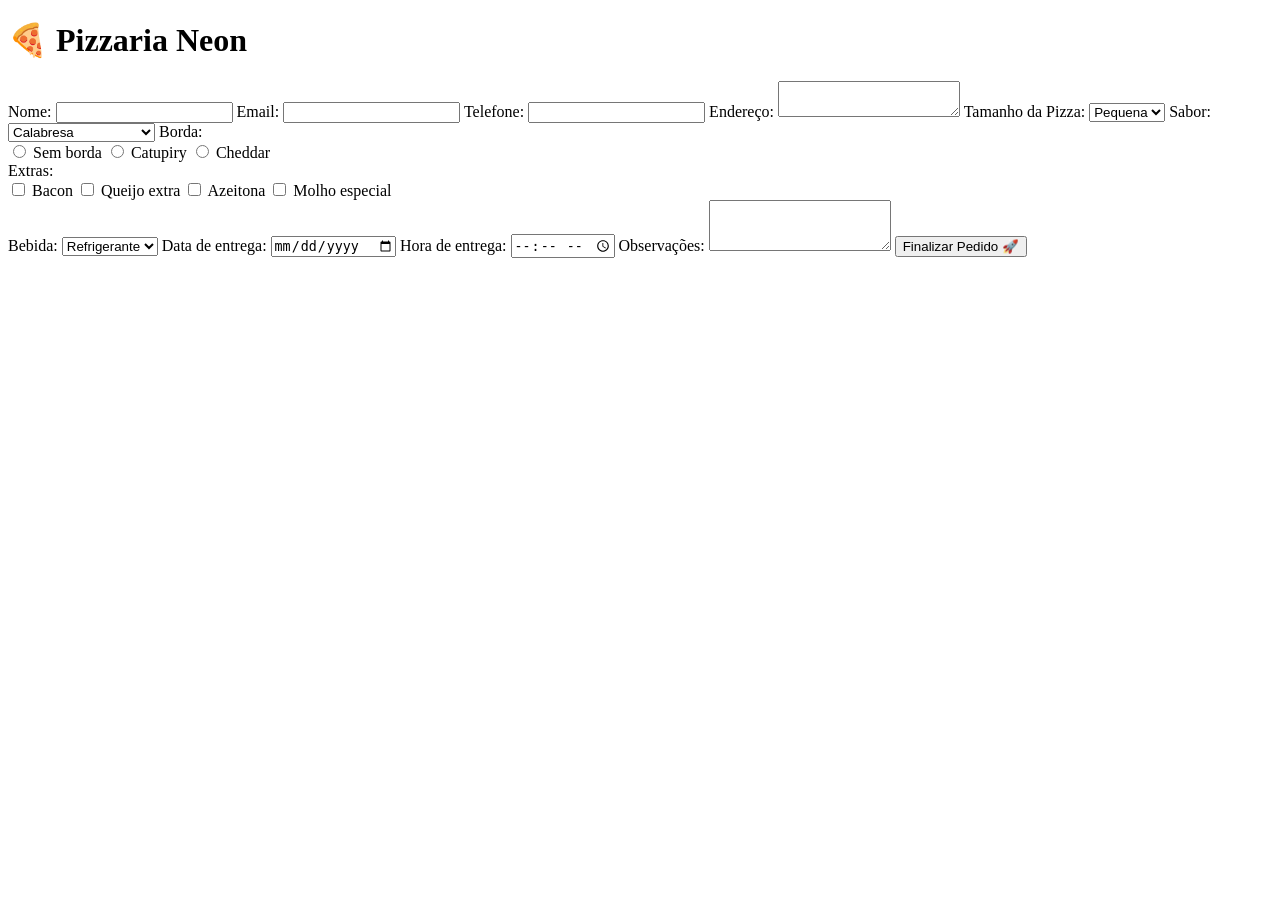
==== fernanda/index.html @ dd257791 "index da pizzaria" ====
<!DOCTYPE html>
<html lang="pt-BR">
<head>
  <meta charset="UTF-8">
  <title>Pizzaria Futurista</title>
  
</head>
<body>

<div class="container">
  <h1>🍕 Pizzaria Neon</h1>

  <form>
    <label>Nome:</label>
    <input type="text" required>

    <label>Email:</label>
    <input type="email" required>

    <label>Telefone:</label>
    <input type="tel">

    <label>Endereço:</label>
    <textarea rows="2"></textarea>

    <label>Tamanho da Pizza:</label>
    <select>
      <option>Pequena</option>
      <option>Média</option>
      <option>Grande</option>
      <option>Gigante</option>
    </select>

    <label>Sabor:</label>
    <select>
      <option>Calabresa</option>
      <option>Frango com Catupiry</option>
      <option>Quatro Queijos</option>
      <option>Portuguesa</option>
      <option>Chocolate</option>
    </select>

    <label>Borda:</label>
    <div class="radio-group">
      <label><input type="radio" name="borda"> Sem borda</label>
      <label><input type="radio" name="borda"> Catupiry</label>
      <label><input type="radio" name="borda"> Cheddar</label>
    </div>

    <label>Extras:</label>
    <div class="checkbox-group">
      <label><input type="checkbox"> Bacon</label>
      <label><input type="checkbox"> Queijo extra</label>
      <label><input type="checkbox"> Azeitona</label>
      <label><input type="checkbox"> Molho especial</label>
    </div>

    <label>Bebida:</label>
    <select>
      <option>Refrigerante</option>
      <option>Suco</option>
      <option>Água</option>
      <option>Energético</option>
    </select>

    <label>Data de entrega:</label>
    <input type="date">

    <label>Hora de entrega:</label>
    <input type="time">

    <label>Observações:</label>
    <textarea rows="3"></textarea>

    <button type="submit">Finalizar Pedido 🚀</button>
  </form>
</div>

</body>
</html>
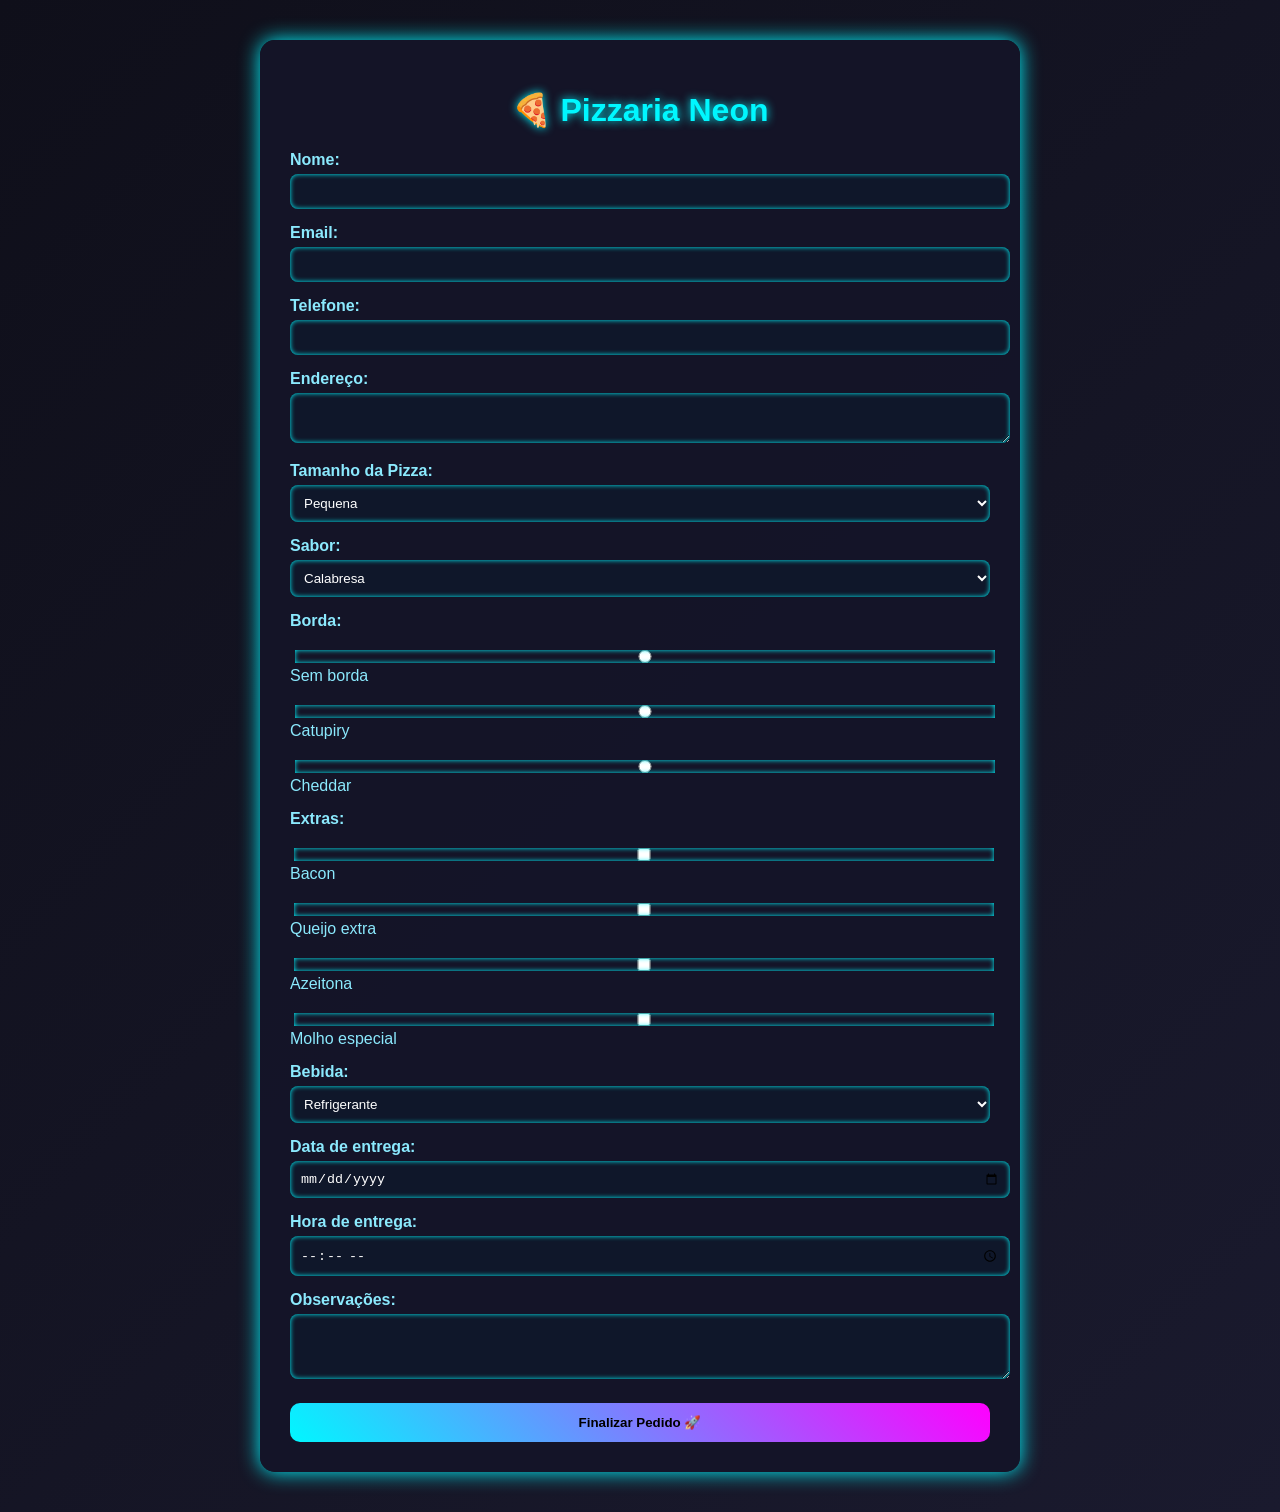
==== commit 11159b14: "adicionado o style.css" ====
--- a/fernanda/index.html
+++ b/fernanda/index.html
@@ -3,7 +3,7 @@
 <head>
   <meta charset="UTF-8">
   <title>Pizzaria Futurista</title>
-  
+  <link rel="stylesheet" href="style.css">
 </head>
 <body>
 
--- a/fernanda/style.css
+++ b/fernanda/style.css
@@ -0,0 +1,81 @@
+body {
+  margin: 0;
+  font-family: 'Segoe UI', sans-serif;
+  background: linear-gradient(135deg, #0f0f1a, #1a1a2e);
+  color: #fff;
+}
+
+.container {
+  max-width: 700px;
+  margin: 40px auto;
+  padding: 30px;
+  background: rgba(20, 20, 40, 0.9);
+  border-radius: 15px;
+  box-shadow: 0 0 20px #00f7ff;
+}
+
+h1 {
+  text-align: center;
+  color: #00f7ff;
+  text-shadow: 0 0 10px #00f7ff;
+}
+
+label {
+  display: block;
+  margin-top: 15px;
+  font-weight: bold;
+  color: #8be9fd;
+}
+
+input, select, textarea {
+  width: 100%;
+  padding: 10px;
+  margin-top: 5px;
+  border: none;
+  border-radius: 8px;
+  background: #0f172a;
+  color: #fff;
+  outline: none;
+  box-shadow: 0 0 5px #00f7ff inset;
+}
+
+input:focus, select:focus, textarea:focus {
+  box-shadow: 0 0 10px #ff00ff;
+}
+
+.row {
+  display: flex;
+  gap: 10px;
+}
+
+.row div {
+  flex: 1;
+}
+
+.checkbox-group, .radio-group {
+  margin-top: 10px;
+}
+
+.checkbox-group label,
+.radio-group label {
+  font-weight: normal;
+  display: block;
+}
+
+button {
+  margin-top: 20px;
+  width: 100%;
+  padding: 12px;
+  border: none;
+  border-radius: 10px;
+  background: linear-gradient(45deg, #00f7ff, #ff00ff);
+  color: #000;
+  font-weight: bold;
+  cursor: pointer;
+  transition: 0.3s;
+}
+
+button:hover {
+  box-shadow: 0 0 20px #ff00ff;
+  transform: scale(1.05);
+}
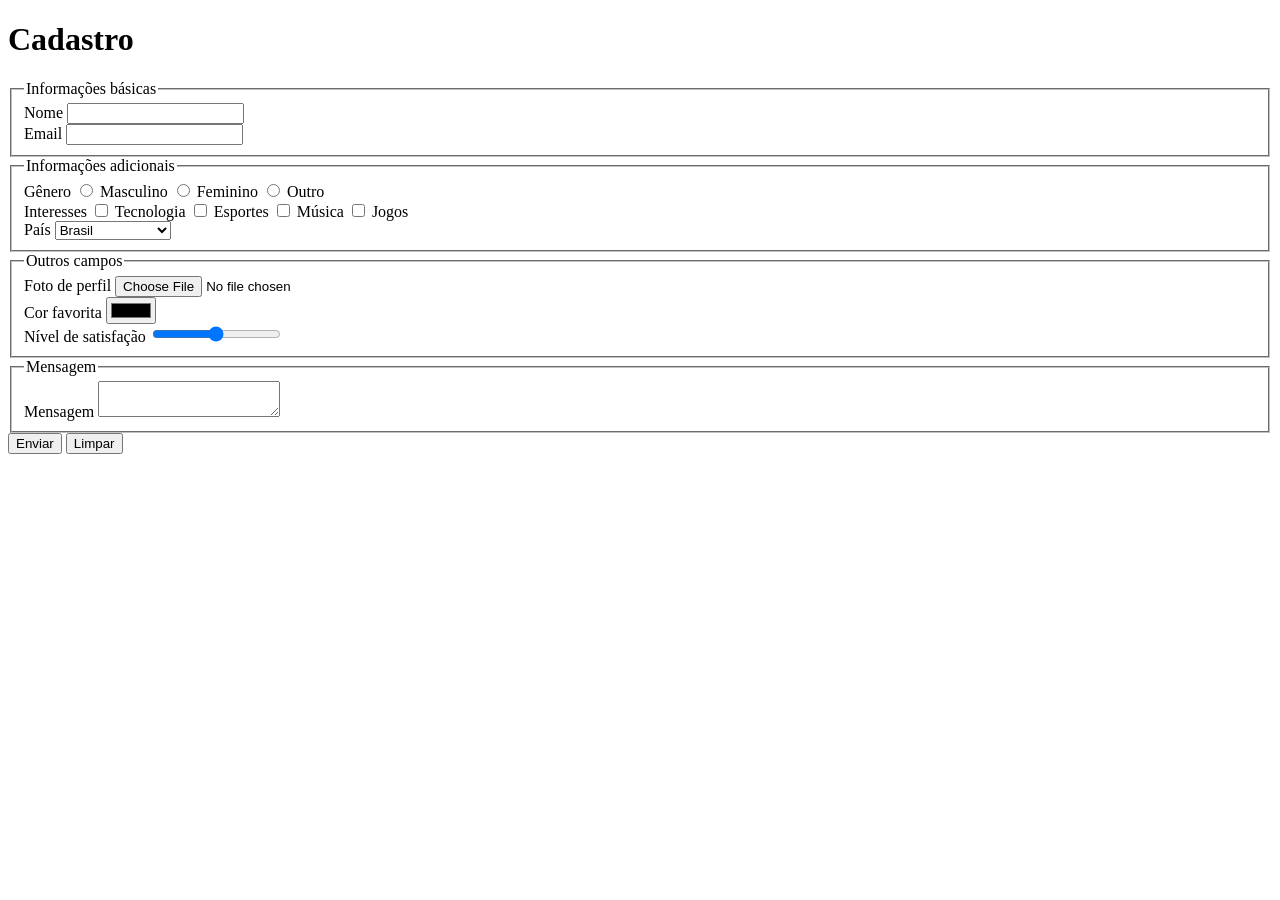
==== commit 19a7f2ca: "alterado o trabalho para o layout correto" ====
--- a/fernanda/index.html
+++ b/fernanda/index.html
@@ -1,79 +1,97 @@
 <!DOCTYPE html>
 <html lang="pt-BR">
 <head>
-  <meta charset="UTF-8">
-  <title>Pizzaria Futurista</title>
-  <link rel="stylesheet" href="style.css">
+    <meta charset="UTF-8">
+    <title>Formulário Moderno</title>
+    <link rel="stylesheet" href="styles.css">
 </head>
 <body>
 
 <div class="container">
-  <h1>🍕 Pizzaria Neon</h1>
+    <h1>Cadastro</h1>
 
-  <form>
-    <label>Nome:</label>
-    <input type="text" required>
+    <form method="POST" action="#">
 
-    <label>Email:</label>
-    <input type="email" required>
+        <fieldset>
+            <legend>Informações básicas</legend>
 
-    <label>Telefone:</label>
-    <input type="tel">
+            <div class="grupo">
+                <label for="nome">Nome</label>
+                <input type="text" id="nome" name="nome" required>
+            </div>
 
-    <label>Endereço:</label>
-    <textarea rows="2"></textarea>
+            <div class="grupo">
+                <label for="email">Email</label>
+                <input type="email" id="email" name="email">
+            </div>
 
-    <label>Tamanho da Pizza:</label>
-    <select>
-      <option>Pequena</option>
-      <option>Média</option>
-      <option>Grande</option>
-      <option>Gigante</option>
-    </select>
+        </fieldset>
 
-    <label>Sabor:</label>
-    <select>
-      <option>Calabresa</option>
-      <option>Frango com Catupiry</option>
-      <option>Quatro Queijos</option>
-      <option>Portuguesa</option>
-      <option>Chocolate</option>
-    </select>
+        <fieldset>
+            <legend>Informações adicionais</legend>
 
-    <label>Borda:</label>
-    <div class="radio-group">
-      <label><input type="radio" name="borda"> Sem borda</label>
-      <label><input type="radio" name="borda"> Catupiry</label>
-      <label><input type="radio" name="borda"> Cheddar</label>
-    </div>
+            <div class="grupo">
+                <span>Gênero</span>
+                <label><input type="radio" name="genero" value="masculino"> Masculino</label>
+                <label><input type="radio" name="genero" value="feminino"> Feminino</label>
+                <label><input type="radio" name="genero" value="outro"> Outro</label>
+            </div>
 
-    <label>Extras:</label>
-    <div class="checkbox-group">
-      <label><input type="checkbox"> Bacon</label>
-      <label><input type="checkbox"> Queijo extra</label>
-      <label><input type="checkbox"> Azeitona</label>
-      <label><input type="checkbox"> Molho especial</label>
-    </div>
+            <div class="grupo">
+                <span>Interesses</span>
+                <label><input type="checkbox" name="interesses" value="tecnologia"> Tecnologia</label>
+                <label><input type="checkbox" name="interesses" value="esportes"> Esportes</label>
+                <label><input type="checkbox" name="interesses" value="musica"> Música</label>
+                <label><input type="checkbox" name="interesses" value="jogos"> Jogos</label>
+            </div>
 
-    <label>Bebida:</label>
-    <select>
-      <option>Refrigerante</option>
-      <option>Suco</option>
-      <option>Água</option>
-      <option>Energético</option>
-    </select>
+            <div class="grupo">
+                <label for="pais">País</label>
+                <select id="pais" name="pais">
+                    <option>Brasil</option>
+                    <option>Portugal</option>
+                    <option>Estados Unidos</option>
+                </select>
+            </div>
 
-    <label>Data de entrega:</label>
-    <input type="date">
+        </fieldset>
 
-    <label>Hora de entrega:</label>
-    <input type="time">
+        <fieldset>
+            <legend>Outros campos</legend>
 
-    <label>Observações:</label>
-    <textarea rows="3"></textarea>
+            <div class="grupo">
+                <label for="foto">Foto de perfil</label>
+                <input type="file" id="foto" name="foto">
+            </div>
 
-    <button type="submit">Finalizar Pedido 🚀</button>
-  </form>
+            <div class="grupo">
+                <label for="cor">Cor favorita</label>
+                <input type="color" id="cor" name="cor">
+            </div>
+
+            <div class="grupo">
+                <label for="satisfacao">Nível de satisfação</label>
+                <input type="range" id="satisfacao" name="satisfacao" min="0" max="10">
+            </div>
+
+        </fieldset>
+
+        <fieldset>
+            <legend>Mensagem</legend>
+
+            <div class="grupo">
+                <label for="mensagem">Mensagem</label>
+                <textarea id="mensagem" name="mensagem"></textarea>
+            </div>
+
+        </fieldset>
+
+        <div class="botoes">
+            <button type="submit">Enviar</button>
+            <button type="reset" class="limpar">Limpar</button>
+        </div>
+
+    </form>
 </div>
 
 </body>
